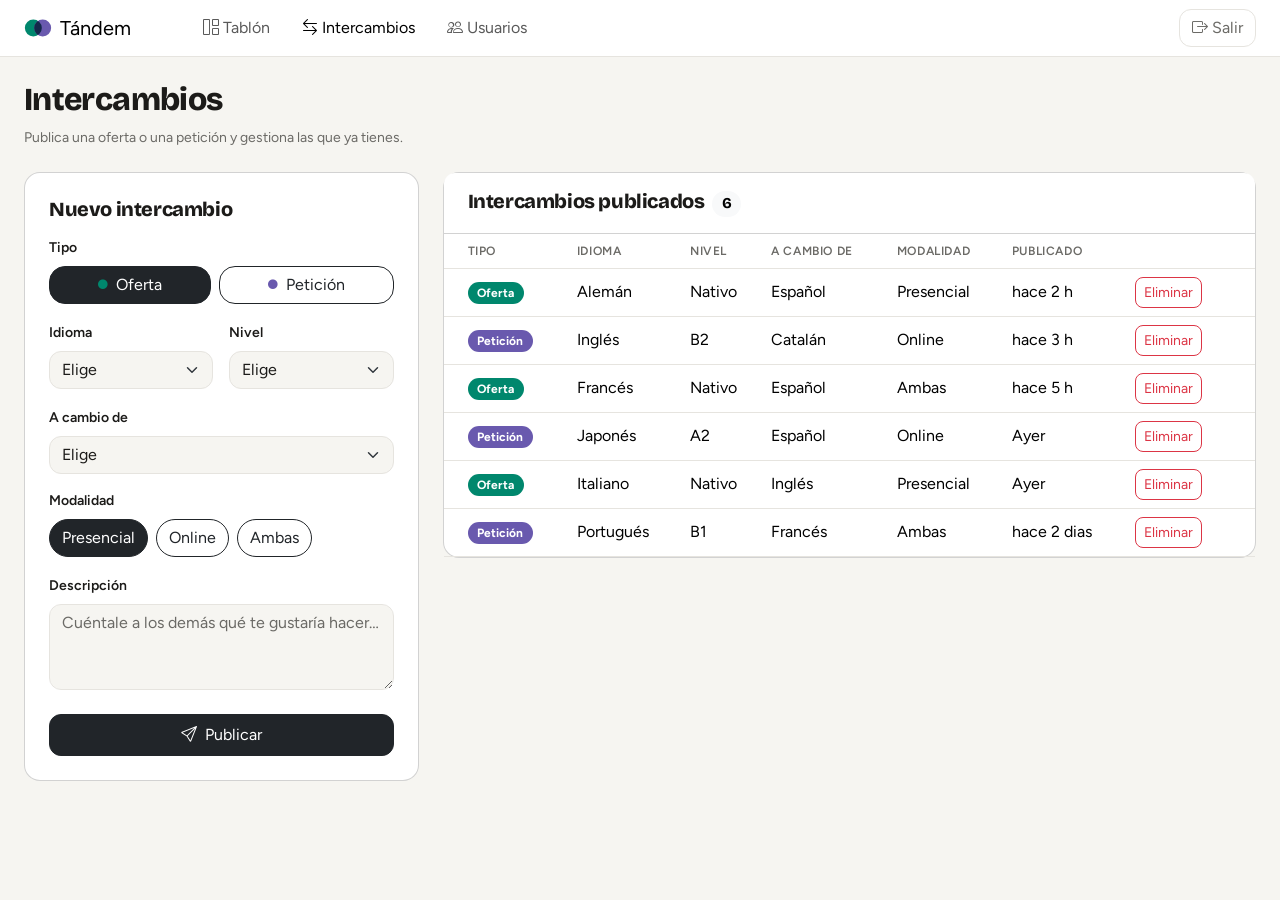
==== src/intercambios.html @ 91f394d4 "chore: Copia repo 00 a 01" ====
<!DOCTYPE html>
<html lang="es">
<head>
	<meta charset="UTF-8">
	<meta name="viewport" content="width=device-width, initial-scale=1.0">
	<title>Intercambios · Tándem</title>

	<link rel="preconnect" href="https://fonts.googleapis.com">
	<link rel="preconnect" href="https://fonts.gstatic.com" crossorigin>
	<link href="https://fonts.googleapis.com/css2?family=Bricolage+Grotesque:opsz,wght@12..96,600;12..96,800&family=Figtree:wght@400;500;600&display=swap" rel="stylesheet">

	<link href="https://cdn.jsdelivr.net/npm/bootstrap@5.3.7/dist/css/bootstrap.min.css" rel="stylesheet" integrity="sha384-LN+7fdVzj6u52u30Kp6M/trliBMCMKTyK833zpbD+pXdCLuTusPj697FH4R/5mcr" crossorigin="anonymous">
	<link href="https://cdn.jsdelivr.net/npm/bootstrap-icons@1.13.2/font/bootstrap-icons.min.css" rel="stylesheet">

	<link href="../css/base.css" rel="stylesheet">
	<link href="../css/dashboard.css" rel="stylesheet">
	<link href="../css/intercambios.css" rel="stylesheet">

	<script type="module" src="../js/intercambios.js"></script>
</head>
<body>
	<header class="navbar navbar-expand-lg sticky-top bg-white border-bottom">
		<div class="container-fluid px-4">
			<a class="navbar-brand d-flex align-items-center gap-2" href="dashboard.html">
				<img src="../media/logo.svg" alt="" width="28" height="28">
				Tándem
			</a>
			<button class="navbar-toggler" type="button"
					data-bs-toggle="collapse"
					data-bs-target="#mainMenu"
					aria-controls="mainMenu"
					aria-expanded="false"
					aria-label="Abrir menu">
				<span class="navbar-toggler-icon"></span>
			</button>
			<div id="mainMenu" class="collapse navbar-collapse">
				<nav class="ms-lg-5">
					<ul class="navbar-nav gap-lg-3">
						<li class="nav-item"><a class="nav-link" href="dashboard.html">
							<i class="bi bi-grid-1x2" aria-hidden="true"></i>
								Tablón
							</a></li>
						<li class="nav-item"><a class="nav-link active" href="intercambios.html" aria-current="page">
							<i class="bi bi-arrow-left-right" aria-hidden="true"></i>
								Intercambios
							</a></li>
						<li class="nav-item"><a class="nav-link" href="usuarios.html">
							<i class="bi bi-people" aria-hidden="true"></i>
								Usuarios
							</a></li>
					</ul>
				</nav>
					<div class="d-flex ms-lg-auto align-items-center gap-lg-3">
						<span id="user-chip" class="d-none d-flex border rounded-5 shadow-sm p-2">
							<span id="user-initials" class="p-1 bg-black text-white rounded-circle"></span>
							<span id="user-email" class="p-1 small"></span>
						</span>
						<a href="./login.html" class="btn btn-logout">
						<i class="bi bi-box-arrow-right" aria-hidden="true"></i>
							Salir
					</a>
				</div>	

			</div>
		</div>
	</header>

	<main class="px-4 pt-4 pb-5">
		<header class="mb-4">
			<h1 class="fs-2 mb-2">Intercambios</h1>
			<p class="text-body-secondary small mb-0">Publica una oferta o una petición y gestiona las que ya tienes.</p>
		</header>

		<div class="row g-4 align-items-start">
			<section class="col-12 col-lg-4">
				<div class="card bg-white p-4">
					<h2 class="fs-5 mb-3">Nuevo intercambio</h2>

					<form id="exchange-form">
						<div class="mb-3">
							<p class="form-label">Tipo</p>
							<div class="d-flex gap-2">
								<input type="radio" class="btn-check" name="type" id="new-offer" value="offer" checked>
								<label class="btn btn-outline-dark rounded-3 flex-fill d-inline-flex align-items-center justify-content-center gap-2" for="new-offer">
									<i class="bi bi-circle-fill dot-offer"></i>Oferta
								</label>
								<input type="radio" class="btn-check" name="type" id="new-request" value="request">
								<label class="btn btn-outline-dark rounded-3 flex-fill d-inline-flex align-items-center justify-content-center gap-2" for="new-request">
									<i class="bi bi-circle-fill dot-request"></i>Petición
								</label>
							</div>
						</div>

						<div class="row g-3 mb-3">
							<div class="col-6">
								<label for="language" class="form-label">Idioma</label>
								<select id="language" name="language" class="form-select" required>
									<option value="">Elige</option>
								</select>
							</div>
							<div class="col-6">
								<label for="level" class="form-label">Nivel</label>
								<select id="level" name="level" class="form-select" required>
									<option value="">Elige</option>
								</select>
							</div>
						</div>

						<div class="mb-3">
							<label for="exchange" class="form-label">A cambio de</label>
							<select id="exchange" name="exchange" class="form-select" required>
								<option value="">Elige</option>
							</select>
						</div>

						<div class="mb-3">
							<p class="form-label">Modalidad</p>
							<div class="d-flex flex-wrap gap-2">
								<input type="radio" class="btn-check" name="modality" id="mod-in-person" value="in-person" checked>
								<label class="btn btn-outline-dark rounded-5" for="mod-in-person">Presencial</label>
								<input type="radio" class="btn-check" name="modality" id="mod-online" value="online">
								<label class="btn btn-outline-dark rounded-5" for="mod-online">Online</label>
								<input type="radio" class="btn-check" name="modality" id="mod-both" value="both">
								<label class="btn btn-outline-dark rounded-5" for="mod-both">Ambas</label>
							</div>
						</div>

						<div class="mb-4">
							<label for="description" class="form-label">Descripción</label>
							<textarea id="description" name="description" class="form-control" rows="3" placeholder="Cuéntale a los demás qué te gustaría hacer…" required></textarea>
						</div>

						<button type="submit" class="btn btn-dark w-100 py-2">
							<i class="bi bi-send me-2" aria-hidden="true"></i>Publicar
						</button>
					</form>
				</div>
			</section>

			<section class="col-12 col-lg-8">
				<div class="card bg-white ">
					<header class="card-header bg-white py-3 px-4">
						<h2 class="fs-5 mb-0">
							Intercambios publicados
							<span id="exchange-count" class="badge rounded-pill text-bg-light ms-1">0</span>
						</h2>
					</header>
					<div class=" table-responsive position-relative">
						<table class="table align-middle mb-0 exchanges-table">
							<thead>
								<tr>
									<th scope="col">Tipo</th>
									<th scope="col">Idioma</th>
									<th scope="col">Nivel</th>
									<th scope="col">A cambio de</th>
									<th scope="col">Modalidad</th>
									<th scope="col">Publicado</th>
									<th scope="col"><span class="visually-hidden">Acciones</span></th>
								</tr>
							</thead>
							<tbody id="exchange-table"></tbody>
						</table>
					</div>
				</div>
			</section>
		</div>
	</main>

	<script src="https://cdn.jsdelivr.net/npm/bootstrap@5.3.7/dist/js/bootstrap.bundle.min.js" integrity="sha384-ndDqU0Gzau9qJ1lfW4pNLlhNTkCfHzAVBReH9diLvGRem5+R9g2FzA8ZGN954O5Q" crossorigin="anonymous"></script>
</body>
</html>
---- css/base.css ----
:root {
	--color-offer: #00876d;
	--color-offer-bg: #d7f7ed;
	--color-offer-text: #005745;

	--color-request: #6959ae;
	--color-request-bg: #eae8ff;
	--color-request-text: #43337c;

	--color-danger: #c92f33;
	--color-danger-bg: #ffe7e4;
	--color-fondo-marca: #1e1d1c;

	/* Neutros */
	--color-ink: #1c1b19;
	--color-muted: #6b6a66;
	--color-border: #e6e4df;
	--color-surface: #ffffff;
	--color-page: #f6f5f1;
	--color-subtl: #f1efea;
	/* Tipografía */
	--font-heading: "Bricolage Grotesque", system-ui, sans-serif;
	--font-body: "Figtree", system-ui, sans-serif;

	/* Formas y sombras */
	--radius-sm: 0.5rem;
	--radius: 0.75rem;
	--radius-lg: 1rem;
	--radius-pill: 999px;
	--shadow-sm: 0 1px 2px rgb(0 0 0 / 0.05);
	--shadow: 0 4px 16px rgb(0 0 0 / 0.08);

	/* Animaciones */
	--transition: 150ms ease;

	/* Bootstrap variables */
	--bs-body-font-family: var(--font-body);
	--bs-body-color: var(--color-ink);
	--bs-body-bg: var(--color-page);
	--bs-body-bg-rgb: 246, 245, 241;
	--bs-secondary-color: var(--color-muted);
	--bs-border-color: var(--color-border);
	--bs-border-radius: var(--radius);
	--bs-border-radius-sm: var(--radius-sm);
	--bs-border-radius-lg: var(--radius-lg);
	--bs-danger: var(--color-danger);
}

h1,
h2,
h3,
h4,
h5,
h6 {
	font-family: var(--font-heading);
	font-weight: 800;
	letter-spacing: -0.02em;
}
---- css/dashboard.css ----
.btn-logout {
	--bs-btn-color: var(--color-muted);
	--bs-btn-border-color: var(--color-border);
	--bs-btn-hover-color: var(--color-danger);
	--bs-btn-hover-bg: var(--color-danger-bg);
	--bs-btn-hover-border-color: var(--color-danger);
	--bs-btn-active-color: var(--color-danger);
	--bs-btn-active-bg: var(--color-danger-bg);
	--bs-btn-active-border-color: var(--color-danger);
}

.btn-contact {
	--bs-btn-color: var(--color-ink);
	--bs-btn-bg: white;
	--bs-btn-border-color: var(--color-border);
	--bs-btn-hover-color: var(--color-ink);
	--bs-btn-hover-bg: var(--color-surface);
	--bs-btn-hover-border-color: var(--color-muted);
	--bs-btn-active-color: var(--color-ink);
	--bs-btn-active-bg: var(--color-border);
	--bs-btn-active-border-color: var(--color-muted);
	--bs-btn-padding-x: 0.875rem;
	--bs-btn-font-weight: 500;
}

.dot-offer {
	color: var(--color-offer);
	font-size: 0.6em;
}



.dot-request {
	color: var(--color-request);
	font-size: 0.6em;
}

#search-filter::placeholder {
	color: var(--color-muted);
	font-weight: 300;
}

[data-field="level"] {
	font-size: 0.75rem;
	font-weight: 200;

}

.offer {
	--type-main: var(--color-offer);
	--type-bg: var(--color-offer-bg);
	--type-text: var(--color-offer-text);
}

.request {
	--type-main: var(--color-request);
	--type-bg: var(--color-request-bg);
	--type-text: var(--color-request-text);
}

.card .badge {
	background-color: var(--type-main);
}

.card .card-header {
	background-color: var(--type-bg);
	color: var(--type-text)
}

.btn-contact {
	--bs-btn-hover-border-color: var(--type-text);
	--bs-btn-hover-bg: var(--type-bg)
}
---- css/intercambios.css ----
/* tarjetas con las esquinas igual que el resto de la web */
.card {
	--bs-card-border-radius: var(--radius-lg);
}

/* etiquetas del formulario */
#exchange-form .form-label {
	font-size: 0.875rem;
	font-weight: 600;
}

#exchange-form ::placeholder {
	color: var(--color-muted);
}

/* tabla */
.exchanges-table {
	--bs-table-bg: transparent;
}

.exchanges-table thead th {
	color: var(--color-muted);
	font-size: 0.75rem;
	font-weight: 600;
	letter-spacing: 0.05em;
	text-transform: uppercase;
}

.exchanges-table th:first-child,
.exchanges-table td:first-child {
	padding-left: 1.5rem;
}

.exchanges-table th:last-child,
.exchanges-table td:last-child {
	padding-right: 1.5rem;
}

/* etiquetas oferta / petición (los colores salen de .offer y .request de dashboard.css) */
.exchanges-table .badge {
	border-radius: var(--radius-pill);
	padding: 0.45em 0.8em;
}

/* animación: las filas aparecen suavemente */
@keyframes aparecer {
	from { opacity: 0; }
	to   { opacity: 1; }
}

.exchanges-table tbody tr {
	animation: aparecer 0.4s;
}
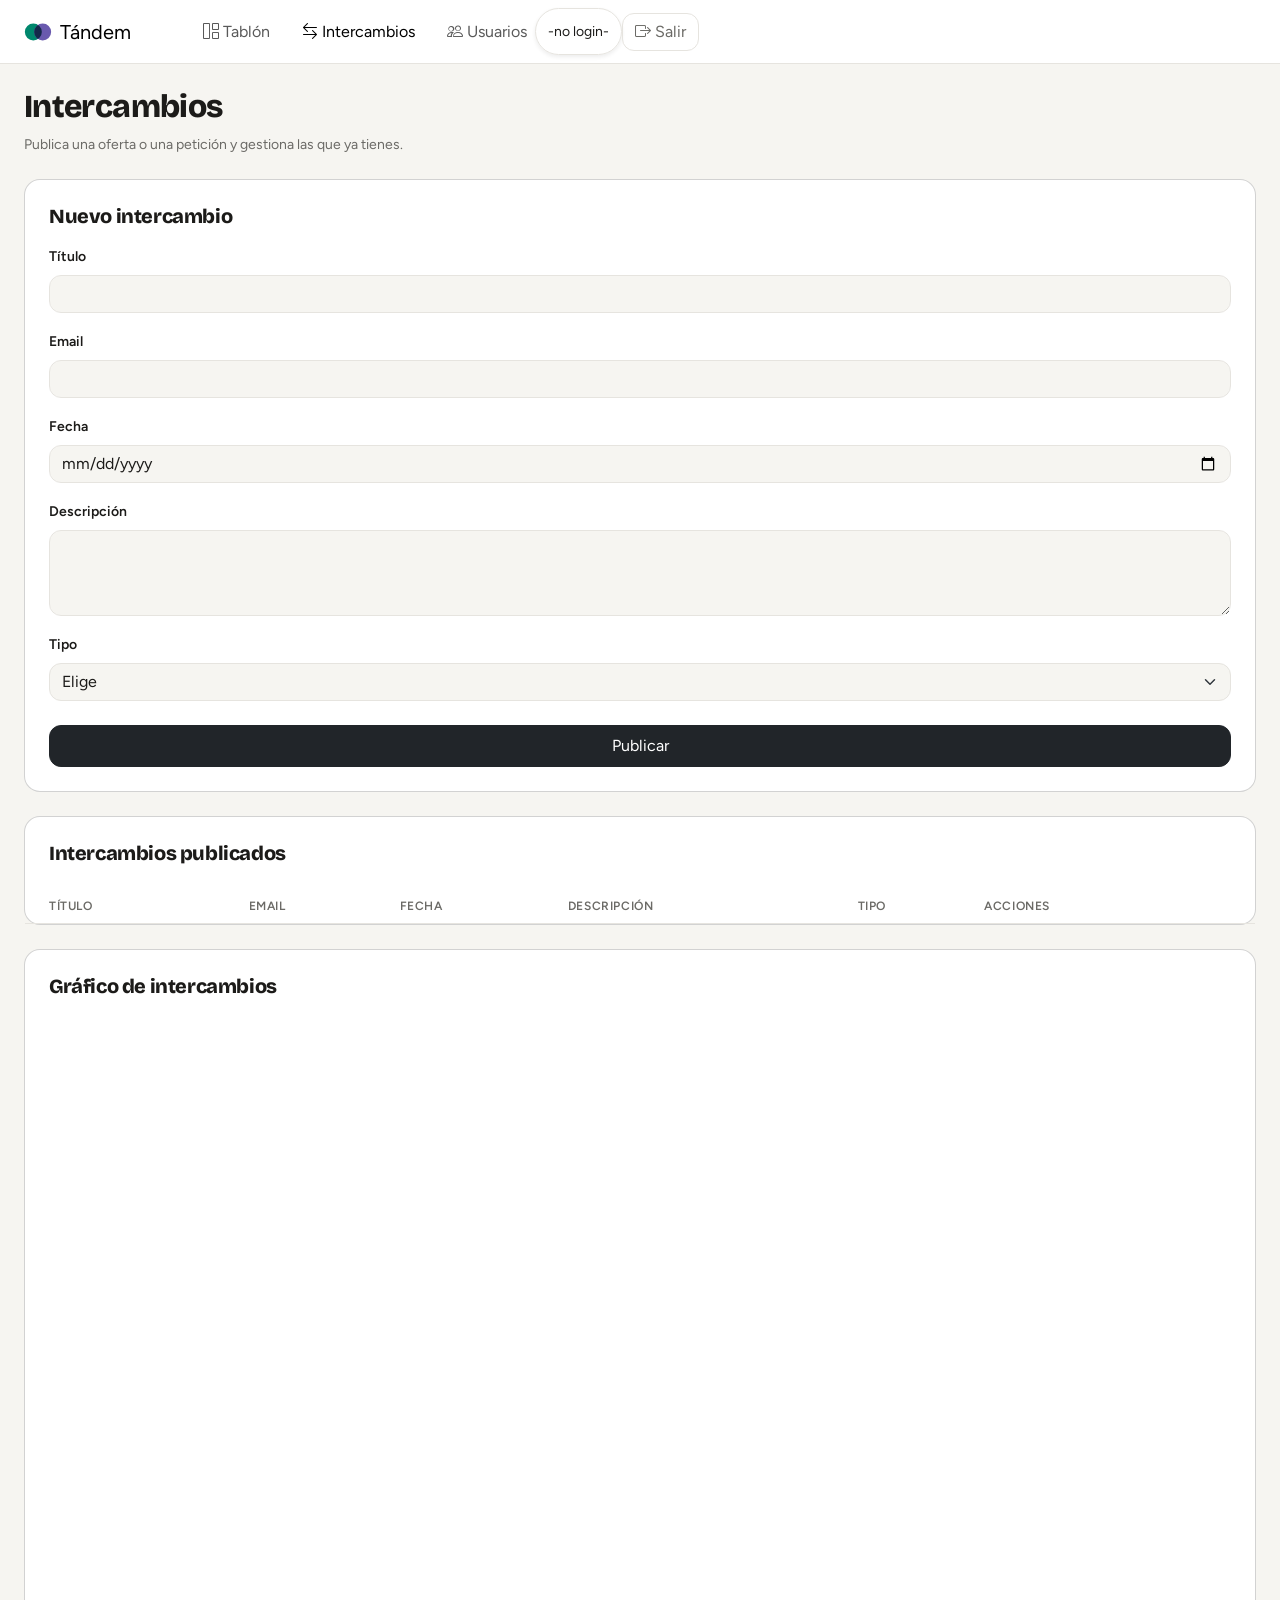
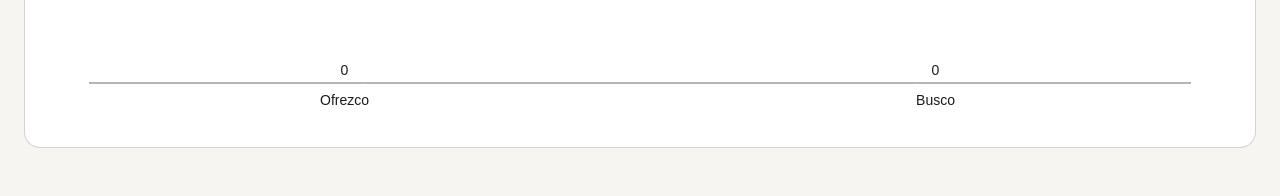
==== commit b9394d12: "Interfaz de intercambios y gráfico en canvas" ====
--- a/src/intercambios.html
+++ b/src/intercambios.html
@@ -1,5 +1,13 @@
 <!DOCTYPE html>
+<!--
+	Prompts (IA: Claude, Anthropic)
+	1. "¿Cómo hago que la tabla se vea bien en móvil sin que se rompa el diseño?"
+	2. "¿Cómo distingo visualmente una oferta de una petición en la tabla?"
+	3. "¿Qué componentes de Bootstrap conviene usar para el formulario y por qué?"
+	4. "¿Por qué uso `textContent` y no `innerHTML` al pintar la tabla?"
+-->
 <html lang="es">
+
 <head>
 	<meta charset="UTF-8">
 	<meta name="viewport" content="width=device-width, initial-scale=1.0">
@@ -7,9 +15,12 @@
 
 	<link rel="preconnect" href="https://fonts.googleapis.com">
 	<link rel="preconnect" href="https://fonts.gstatic.com" crossorigin>
-	<link href="https://fonts.googleapis.com/css2?family=Bricolage+Grotesque:opsz,wght@12..96,600;12..96,800&family=Figtree:wght@400;500;600&display=swap" rel="stylesheet">
+	<link
+		href="https://fonts.googleapis.com/css2?family=Bricolage+Grotesque:opsz,wght@12..96,600;12..96,800&family=Figtree:wght@400;500;600&display=swap"
+		rel="stylesheet">
 
-	<link href="https://cdn.jsdelivr.net/npm/bootstrap@5.3.7/dist/css/bootstrap.min.css" rel="stylesheet" integrity="sha384-LN+7fdVzj6u52u30Kp6M/trliBMCMKTyK833zpbD+pXdCLuTusPj697FH4R/5mcr" crossorigin="anonymous">
+	<link href="https://cdn.jsdelivr.net/npm/bootstrap@5.3.7/dist/css/bootstrap.min.css" rel="stylesheet"
+		integrity="sha384-LN+7fdVzj6u52u30Kp6M/trliBMCMKTyK833zpbD+pXdCLuTusPj697FH4R/5mcr" crossorigin="anonymous">
 	<link href="https://cdn.jsdelivr.net/npm/bootstrap-icons@1.13.2/font/bootstrap-icons.min.css" rel="stylesheet">
 
 	<link href="../css/base.css" rel="stylesheet">
@@ -18,6 +29,7 @@
 
 	<script type="module" src="../js/intercambios.js"></script>
 </head>
+
 <body>
 	<header class="navbar navbar-expand-lg sticky-top bg-white border-bottom">
 		<div class="container-fluid px-4">
@@ -25,147 +37,117 @@
 				<img src="../media/logo.svg" alt="" width="28" height="28">
 				Tándem
 			</a>
-			<button class="navbar-toggler" type="button"
-					data-bs-toggle="collapse"
-					data-bs-target="#mainMenu"
-					aria-controls="mainMenu"
-					aria-expanded="false"
-					aria-label="Abrir menu">
+			<button class="navbar-toggler" type="button" data-bs-toggle="collapse" data-bs-target="#mainMenu"
+				aria-controls="mainMenu" aria-expanded="false" aria-label="Abrir menu">
 				<span class="navbar-toggler-icon"></span>
 			</button>
 			<div id="mainMenu" class="collapse navbar-collapse">
 				<nav class="ms-lg-5">
 					<ul class="navbar-nav gap-lg-3">
 						<li class="nav-item"><a class="nav-link" href="dashboard.html">
-							<i class="bi bi-grid-1x2" aria-hidden="true"></i>
+								<i class="bi bi-grid-1x2" aria-hidden="true"></i>
 								Tablón
 							</a></li>
 						<li class="nav-item"><a class="nav-link active" href="intercambios.html" aria-current="page">
-							<i class="bi bi-arrow-left-right" aria-hidden="true"></i>
+								<i class="bi bi-arrow-left-right" aria-hidden="true"></i>
 								Intercambios
 							</a></li>
 						<li class="nav-item"><a class="nav-link" href="usuarios.html">
-							<i class="bi bi-people" aria-hidden="true"></i>
+								<i class="bi bi-people" aria-hidden="true"></i>
 								Usuarios
 							</a></li>
 					</ul>
 				</nav>
-					<div class="d-flex ms-lg-auto align-items-center gap-lg-3">
-						<span id="user-chip" class="d-none d-flex border rounded-5 shadow-sm p-2">
-							<span id="user-initials" class="p-1 bg-black text-white rounded-circle"></span>
-							<span id="user-email" class="p-1 small"></span>
-						</span>
-						<a href="./login.html" class="btn btn-logout">
-						<i class="bi bi-box-arrow-right" aria-hidden="true"></i>
-							Salir
-					</a>
-				</div>	
+				<span class="d-flex border rounded-5 shadow-sm p-2">
+					<span id="usuarioActivo" class="p-1 small">-no login-</span>
+				</span>
+				</span>
+				<a href="./login.html" class="btn btn-logout">
+					<i class="bi bi-box-arrow-right" aria-hidden="true"></i>
+					Salir
+				</a>
+			</div>
 
-			</div>
+		</div>
 		</div>
 	</header>
 
 	<main class="px-4 pt-4 pb-5">
 		<header class="mb-4">
 			<h1 class="fs-2 mb-2">Intercambios</h1>
-			<p class="text-body-secondary small mb-0">Publica una oferta o una petición y gestiona las que ya tienes.</p>
+			<p class="text-body-secondary small mb-0">Publica una oferta o una petición y gestiona las que ya tienes.
+			</p>
 		</header>
 
-		<div class="row g-4 align-items-start">
-			<section class="col-12 col-lg-4">
-				<div class="card bg-white p-4">
-					<h2 class="fs-5 mb-3">Nuevo intercambio</h2>
+		<div id="mensaje-error" class="alert alert-danger d-none"></div>
 
-					<form id="exchange-form">
-						<div class="mb-3">
-							<p class="form-label">Tipo</p>
-							<div class="d-flex gap-2">
-								<input type="radio" class="btn-check" name="type" id="new-offer" value="offer" checked>
-								<label class="btn btn-outline-dark rounded-3 flex-fill d-inline-flex align-items-center justify-content-center gap-2" for="new-offer">
-									<i class="bi bi-circle-fill dot-offer"></i>Oferta
-								</label>
-								<input type="radio" class="btn-check" name="type" id="new-request" value="request">
-								<label class="btn btn-outline-dark rounded-3 flex-fill d-inline-flex align-items-center justify-content-center gap-2" for="new-request">
-									<i class="bi bi-circle-fill dot-request"></i>Petición
-								</label>
-							</div>
-						</div>
+		<section class="card bg-white p-4 mb-4">
+			<h2 class="fs-5 mb-3">Nuevo intercambio</h2>
 
-						<div class="row g-3 mb-3">
-							<div class="col-6">
-								<label for="language" class="form-label">Idioma</label>
-								<select id="language" name="language" class="form-select" required>
-									<option value="">Elige</option>
-								</select>
-							</div>
-							<div class="col-6">
-								<label for="level" class="form-label">Nivel</label>
-								<select id="level" name="level" class="form-select" required>
-									<option value="">Elige</option>
-								</select>
-							</div>
-						</div>
+			<form id="exchange-form">
+				<div class="mb-3">
+					<label for="titulo" class="form-label">Título</label>
+					<input type="text" id="titulo" class="form-control" required>
+				</div>
 
-						<div class="mb-3">
-							<label for="exchange" class="form-label">A cambio de</label>
-							<select id="exchange" name="exchange" class="form-select" required>
-								<option value="">Elige</option>
-							</select>
-						</div>
+				<div class="mb-3">
+					<label for="email" class="form-label">Email</label>
+					<input type="text" id="email" class="form-control" required>
+				</div>
 
-						<div class="mb-3">
-							<p class="form-label">Modalidad</p>
-							<div class="d-flex flex-wrap gap-2">
-								<input type="radio" class="btn-check" name="modality" id="mod-in-person" value="in-person" checked>
-								<label class="btn btn-outline-dark rounded-5" for="mod-in-person">Presencial</label>
-								<input type="radio" class="btn-check" name="modality" id="mod-online" value="online">
-								<label class="btn btn-outline-dark rounded-5" for="mod-online">Online</label>
-								<input type="radio" class="btn-check" name="modality" id="mod-both" value="both">
-								<label class="btn btn-outline-dark rounded-5" for="mod-both">Ambas</label>
-							</div>
-						</div>
+				<div class="mb-3">
+					<label for="fecha" class="form-label">Fecha</label>
+					<input type="date" id="fecha" class="form-control" required>
+				</div>
 
-						<div class="mb-4">
-							<label for="description" class="form-label">Descripción</label>
-							<textarea id="description" name="description" class="form-control" rows="3" placeholder="Cuéntale a los demás qué te gustaría hacer…" required></textarea>
-						</div>
+				<div class="mb-3">
+					<label for="descripcion" class="form-label">Descripción</label>
+					<textarea id="descripcion" class="form-control" rows="3" required></textarea>
+				</div>
 
-						<button type="submit" class="btn btn-dark w-100 py-2">
-							<i class="bi bi-send me-2" aria-hidden="true"></i>Publicar
-						</button>
-					</form>
+				<div class="mb-4">
+					<label for="tipo" class="form-label">Tipo</label>
+					<select id="tipo" class="form-select" required>
+						<option value="">Elige</option>
+						<option value="offer">Ofrezco idioma</option>
+						<option value="request">Busco idioma</option>
+					</select>
 				</div>
-			</section>
 
-			<section class="col-12 col-lg-8">
-				<div class="card bg-white ">
-					<header class="card-header bg-white py-3 px-4">
-						<h2 class="fs-5 mb-0">
-							Intercambios publicados
-							<span id="exchange-count" class="badge rounded-pill text-bg-light ms-1">0</span>
-						</h2>
-					</header>
-					<div class=" table-responsive position-relative">
-						<table class="table align-middle mb-0 exchanges-table">
-							<thead>
-								<tr>
-									<th scope="col">Tipo</th>
-									<th scope="col">Idioma</th>
-									<th scope="col">Nivel</th>
-									<th scope="col">A cambio de</th>
-									<th scope="col">Modalidad</th>
-									<th scope="col">Publicado</th>
-									<th scope="col"><span class="visually-hidden">Acciones</span></th>
-								</tr>
-							</thead>
-							<tbody id="exchange-table"></tbody>
-						</table>
-					</div>
-				</div>
-			</section>
-		</div>
+				<button type="submit" class="btn btn-dark w-100 py-2">Publicar</button>
+			</form>
+		</section>
+
+		<section class="card bg-white mb-4">
+			<h2 class="fs-5 p-4 mb-0">Intercambios publicados</h2>
+			<div class="table-responsive">
+				<table class="table align-middle mb-0 exchanges-table">
+					<thead>
+						<tr>
+							<th>Título</th>
+							<th>Email</th>
+							<th>Fecha</th>
+							<th>Descripción</th>
+							<th>Tipo</th>
+							<th>Acciones</th>
+						</tr>
+					</thead>
+					<tbody id="exchange-table"></tbody>
+				</table>
+			</div>
+		</section>
+
+		<section class="card bg-white p-4">
+			<h2 class="fs-5 mb-3">Gráfico de intercambios</h2>
+			<div id="zona-grafico">
+			<canvas id="grafico" class="d-block"></canvas>
+</div>
+		</section>
 	</main>
 
-	<script src="https://cdn.jsdelivr.net/npm/bootstrap@5.3.7/dist/js/bootstrap.bundle.min.js" integrity="sha384-ndDqU0Gzau9qJ1lfW4pNLlhNTkCfHzAVBReH9diLvGRem5+R9g2FzA8ZGN954O5Q" crossorigin="anonymous"></script>
+	<script src="https://cdn.jsdelivr.net/npm/bootstrap@5.3.7/dist/js/bootstrap.bundle.min.js"
+		integrity="sha384-ndDqU0Gzau9qJ1lfW4pNLlhNTkCfHzAVBReH9diLvGRem5+R9g2FzA8ZGN954O5Q"
+		crossorigin="anonymous"></script>
 </body>
-</html>
+
+</html>
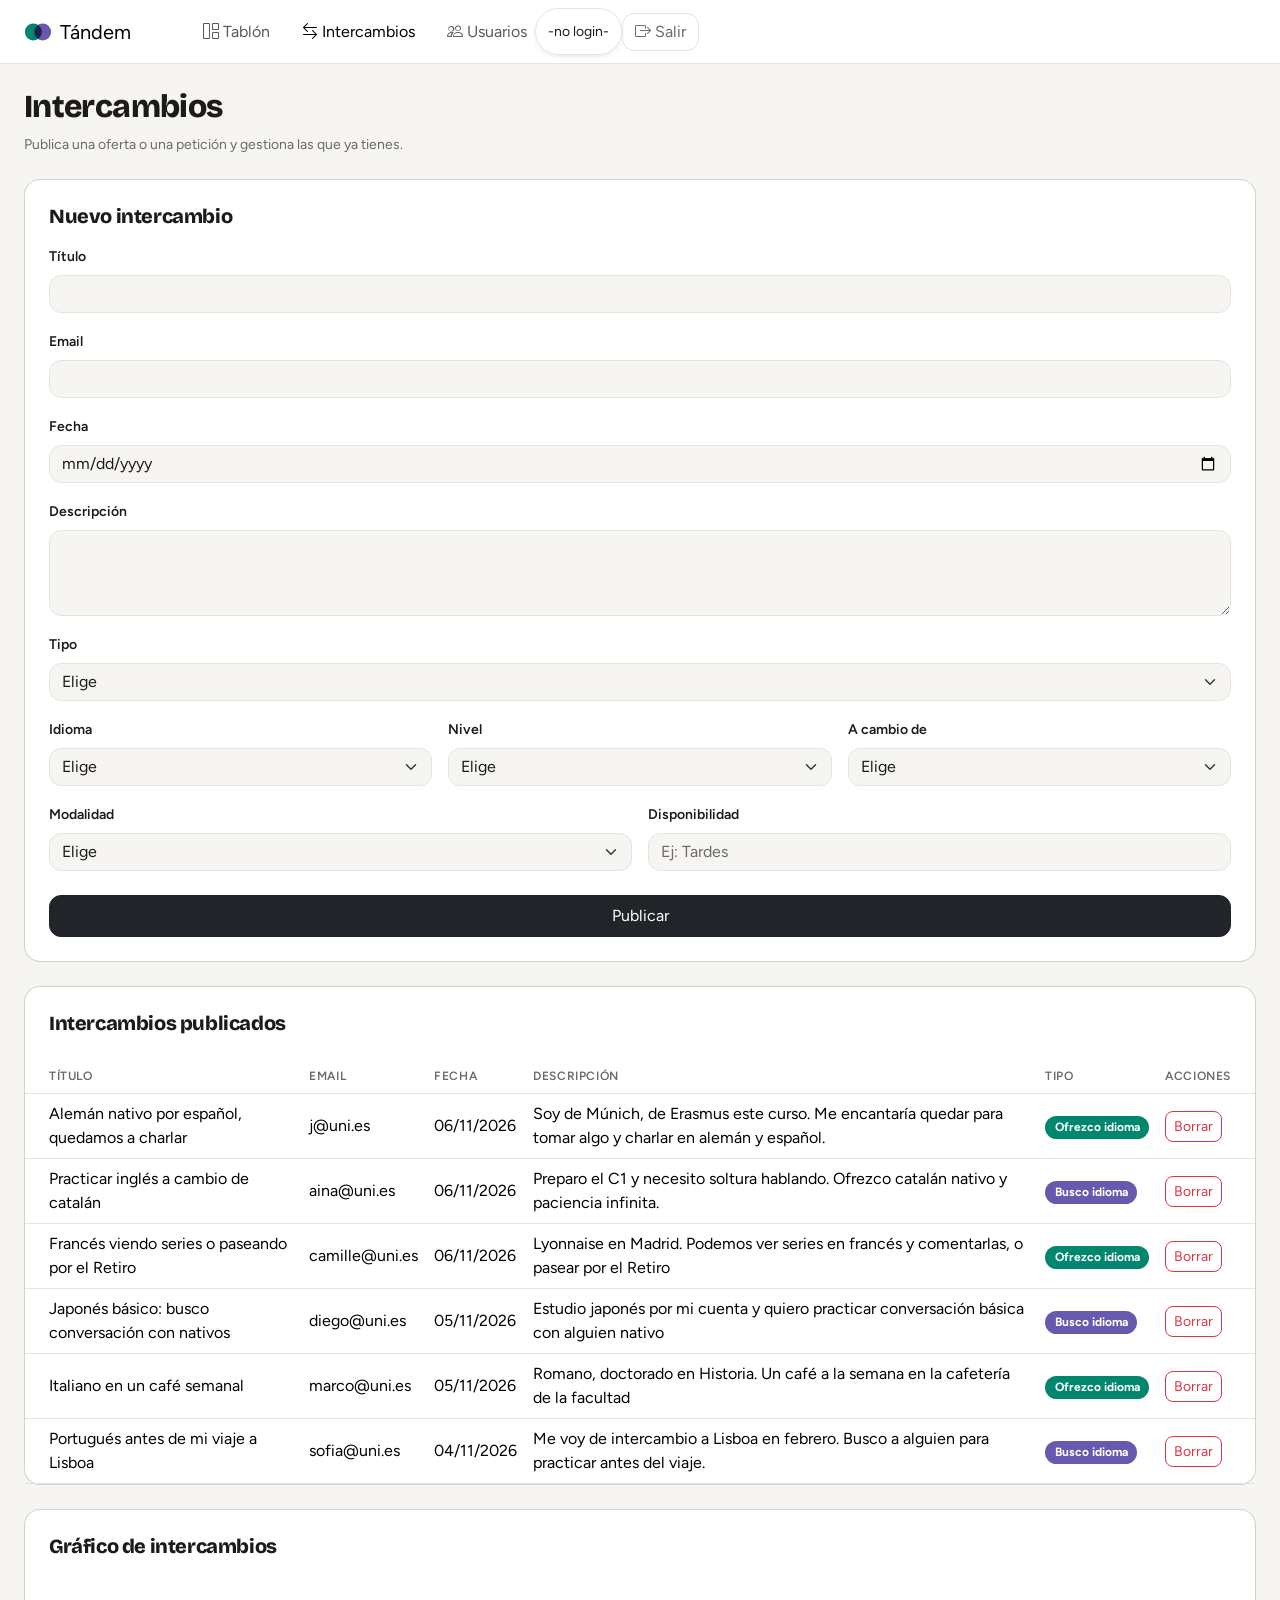
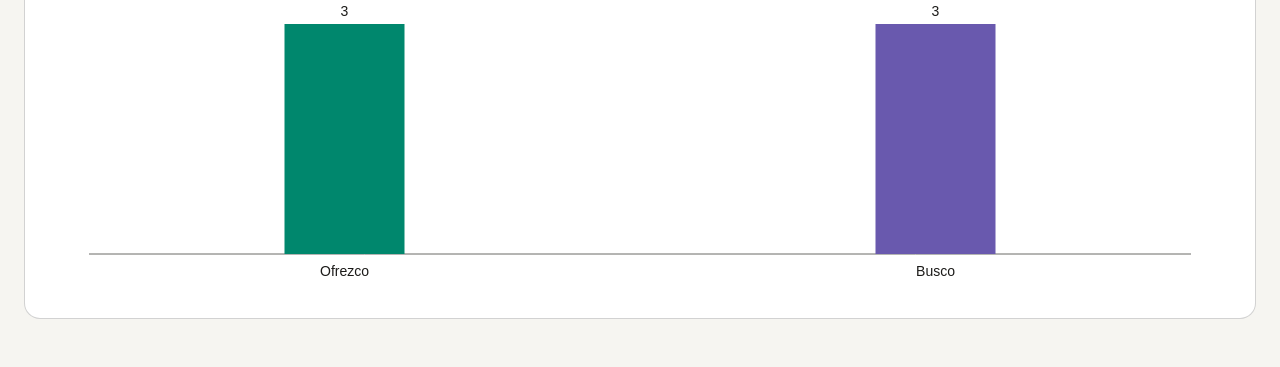
==== commit bce09af7: "Formulario de intercambios con los campos del dashboard" ====
--- a/src/intercambios.html
+++ b/src/intercambios.html
@@ -4,7 +4,6 @@
 	1. "¿Cómo hago que la tabla se vea bien en móvil sin que se rompa el diseño?"
 	2. "¿Cómo distingo visualmente una oferta de una petición en la tabla?"
 	3. "¿Qué componentes de Bootstrap conviene usar para el formulario y por qué?"
-	4. "¿Por qué uso `textContent` y no `innerHTML` al pintar la tabla?"
 -->
 <html lang="es">
 
@@ -61,14 +60,11 @@
 				<span class="d-flex border rounded-5 shadow-sm p-2">
 					<span id="usuarioActivo" class="p-1 small">-no login-</span>
 				</span>
-				</span>
 				<a href="./login.html" class="btn btn-logout">
 					<i class="bi bi-box-arrow-right" aria-hidden="true"></i>
 					Salir
 				</a>
 			</div>
-
-		</div>
 		</div>
 	</header>
 
@@ -105,13 +101,47 @@
 					<textarea id="descripcion" class="form-control" rows="3" required></textarea>
 				</div>
 
-				<div class="mb-4">
+				<div class="mb-3">
 					<label for="tipo" class="form-label">Tipo</label>
 					<select id="tipo" class="form-select" required>
 						<option value="">Elige</option>
 						<option value="offer">Ofrezco idioma</option>
 						<option value="request">Busco idioma</option>
 					</select>
+				</div>
+
+				<div class="row g-3 mb-3">
+					<div class="col-md-4">
+						<label for="idioma" class="form-label">Idioma</label>
+						<select id="idioma" class="form-select" required>
+							<option value="">Elige</option>
+						</select>
+					</div>
+					<div class="col-md-4">
+						<label for="nivel" class="form-label">Nivel</label>
+						<select id="nivel" class="form-select" required>
+							<option value="">Elige</option>
+						</select>
+					</div>
+					<div class="col-md-4">
+						<label for="aCambioDe" class="form-label">A cambio de</label>
+						<select id="aCambioDe" class="form-select" required>
+							<option value="">Elige</option>
+						</select>
+					</div>
+				</div>
+
+				<div class="row g-3 mb-4">
+					<div class="col-md-6">
+						<label for="modalidad" class="form-label">Modalidad</label>
+						<select id="modalidad" class="form-select" required>
+							<option value="">Elige</option>
+						</select>
+					</div>
+					<div class="col-md-6">
+						<label for="disponibilidad" class="form-label">Disponibilidad</label>
+						<input type="text" id="disponibilidad" class="form-control" placeholder="Ej: Tardes" required>
+					</div>
 				</div>
 
 				<button type="submit" class="btn btn-dark w-100 py-2">Publicar</button>
@@ -140,8 +170,8 @@
 		<section class="card bg-white p-4">
 			<h2 class="fs-5 mb-3">Gráfico de intercambios</h2>
 			<div id="zona-grafico">
-			<canvas id="grafico" class="d-block"></canvas>
-</div>
+				<canvas id="grafico" class="d-block"></canvas>
+			</div>
 		</section>
 	</main>
 
--- a/css/dashboard.css
+++ b/css/dashboard.css
@@ -71,3 +71,34 @@
 	--bs-btn-hover-border-color: var(--type-text);
 	--bs-btn-hover-bg: var(--type-bg)
 }
+
+.card-zone {
+	min-height: 150px;
+}
+
+#card-list-fav {
+	border: 2px dashed var(--bs-border-color);
+	padding-bottom: var(--bs-gutter-y);
+	border-radius: 0.5rem;
+}
+
+.card-zone > li {
+	cursor: grab;
+}
+.card-zone > li:active {
+	cursor: grabbing;
+}
+
+.dragging {
+	opacity: 0.4;
+}
+
+#card-list-fav.active-zone {
+	outline: 2px solid var(--bs-primary);
+	outline-offset: -2px;
+	border-radius: 0.5rem;
+}
+
+.active-zone > * {
+	pointer-events: none;
+}
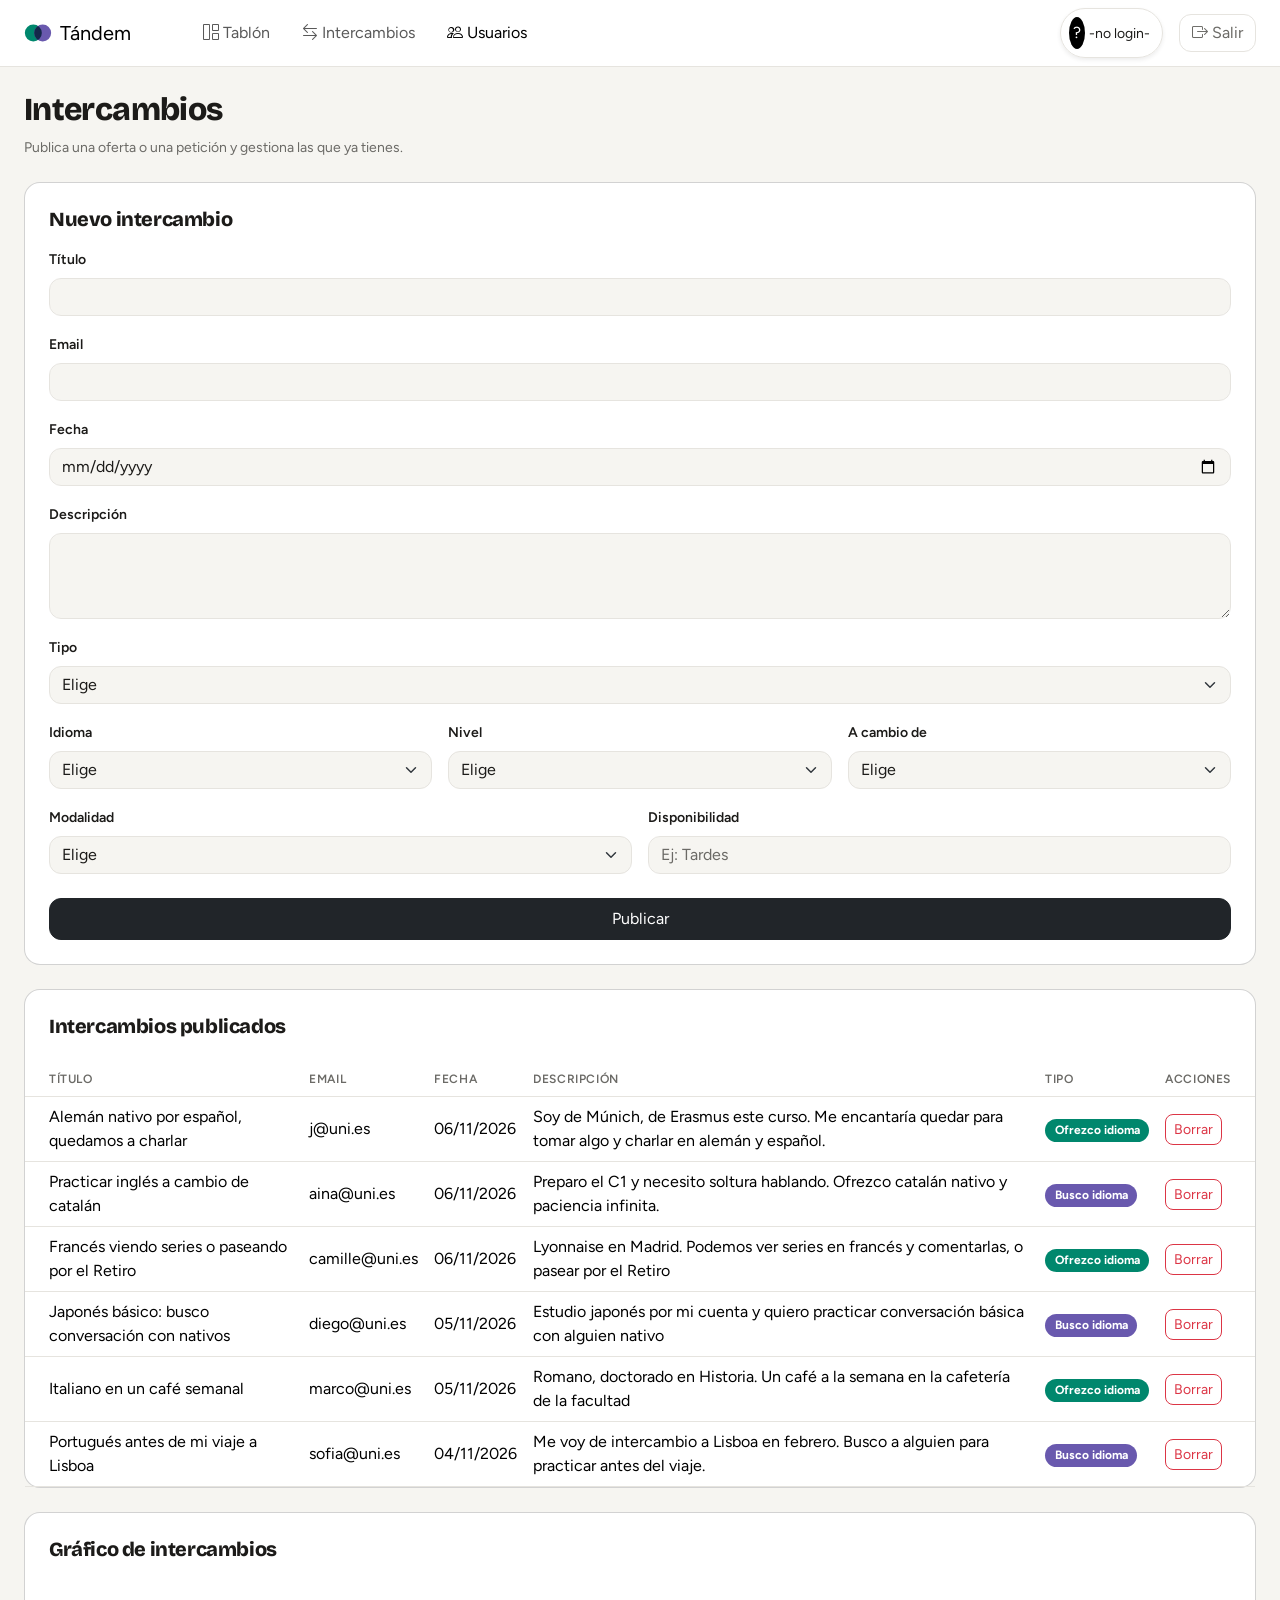
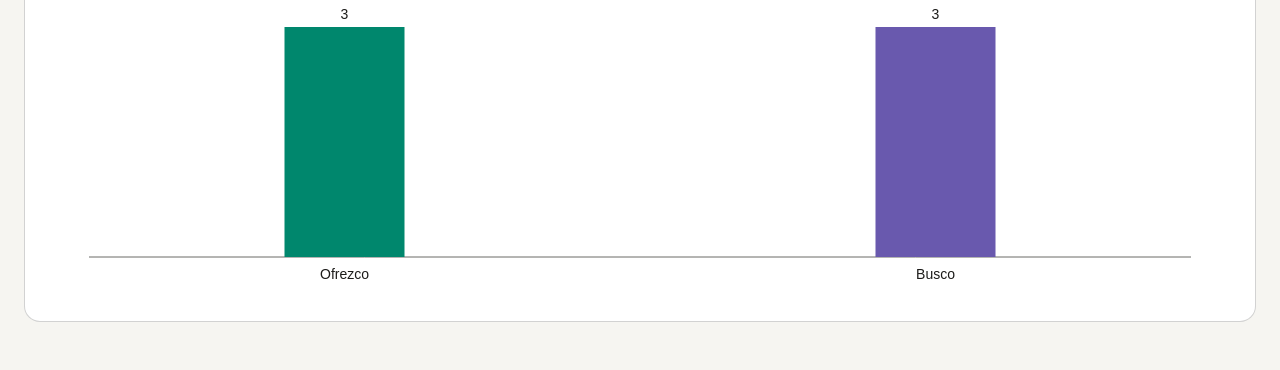
==== commit c8a8d608: "refacto: unificacion de todas las barras de opciones  y gestion de mostrar usuario activo" ====
--- a/src/intercambios.html
+++ b/src/intercambios.html
@@ -36,38 +36,44 @@
 				<img src="../media/logo.svg" alt="" width="28" height="28">
 				Tándem
 			</a>
-			<button class="navbar-toggler" type="button" data-bs-toggle="collapse" data-bs-target="#mainMenu"
-				aria-controls="mainMenu" aria-expanded="false" aria-label="Abrir menu">
+			<button class="navbar-toggler" type="button"
+					data-bs-toggle="collapse"
+					data-bs-target="#mainMenu"
+					aria-controls="mainMenu"
+					aria-expanded="false"
+					aria-label="Abrir menu">
 				<span class="navbar-toggler-icon"></span>
 			</button>
 			<div id="mainMenu" class="collapse navbar-collapse">
 				<nav class="ms-lg-5">
 					<ul class="navbar-nav gap-lg-3">
 						<li class="nav-item"><a class="nav-link" href="dashboard.html">
-								<i class="bi bi-grid-1x2" aria-hidden="true"></i>
+							<i class="bi bi-grid-1x2" aria-hidden="true"></i>
 								Tablón
 							</a></li>
-						<li class="nav-item"><a class="nav-link active" href="intercambios.html" aria-current="page">
-								<i class="bi bi-arrow-left-right" aria-hidden="true"></i>
+						<li class="nav-item"><a class="nav-link" href="intercambios.html">
+							<i class="bi bi-arrow-left-right" aria-hidden="true"></i>
 								Intercambios
 							</a></li>
-						<li class="nav-item"><a class="nav-link" href="usuarios.html">
-								<i class="bi bi-people" aria-hidden="true"></i>
+						<li class="nav-item"><a class="nav-link active" href="usuarios.html" aria-current="page">
+							<i class="bi bi-people" aria-hidden="true"></i>
 								Usuarios
 							</a></li>
 					</ul>
 				</nav>
-				<span class="d-flex border rounded-5 shadow-sm p-2">
-					<span id="usuarioActivo" class="p-1 small">-no login-</span>
-				</span>
-				<a href="./login.html" class="btn btn-logout">
-					<i class="bi bi-box-arrow-right" aria-hidden="true"></i>
-					Salir
-				</a>
+			<div class="d-flex ms-lg-auto align-items-center gap-lg-3">
+										<span class="d-flex align-items-center border rounded-5 shadow-sm p-2">
+						<span id="active-user-initials" class="p-1 bg-black text-white rounded-circle">?</span>
+						<span id="usuarioActivo" class="p-1 small">-no login-</span>
+					</span>
+					<a id="logout-link" href="./login.html" class="btn btn-logout">
+						<i class="bi bi-box-arrow-right" aria-hidden="true"></i>
+						Salir
+					</a>
+				</div>	
 			</div>
 		</div>
 	</header>
-
 	<main class="px-4 pt-4 pb-5">
 		<header class="mb-4">
 			<h1 class="fs-2 mb-2">Intercambios</h1>
@@ -180,4 +186,4 @@
 		crossorigin="anonymous"></script>
 </body>
 
-</html>+</html>
